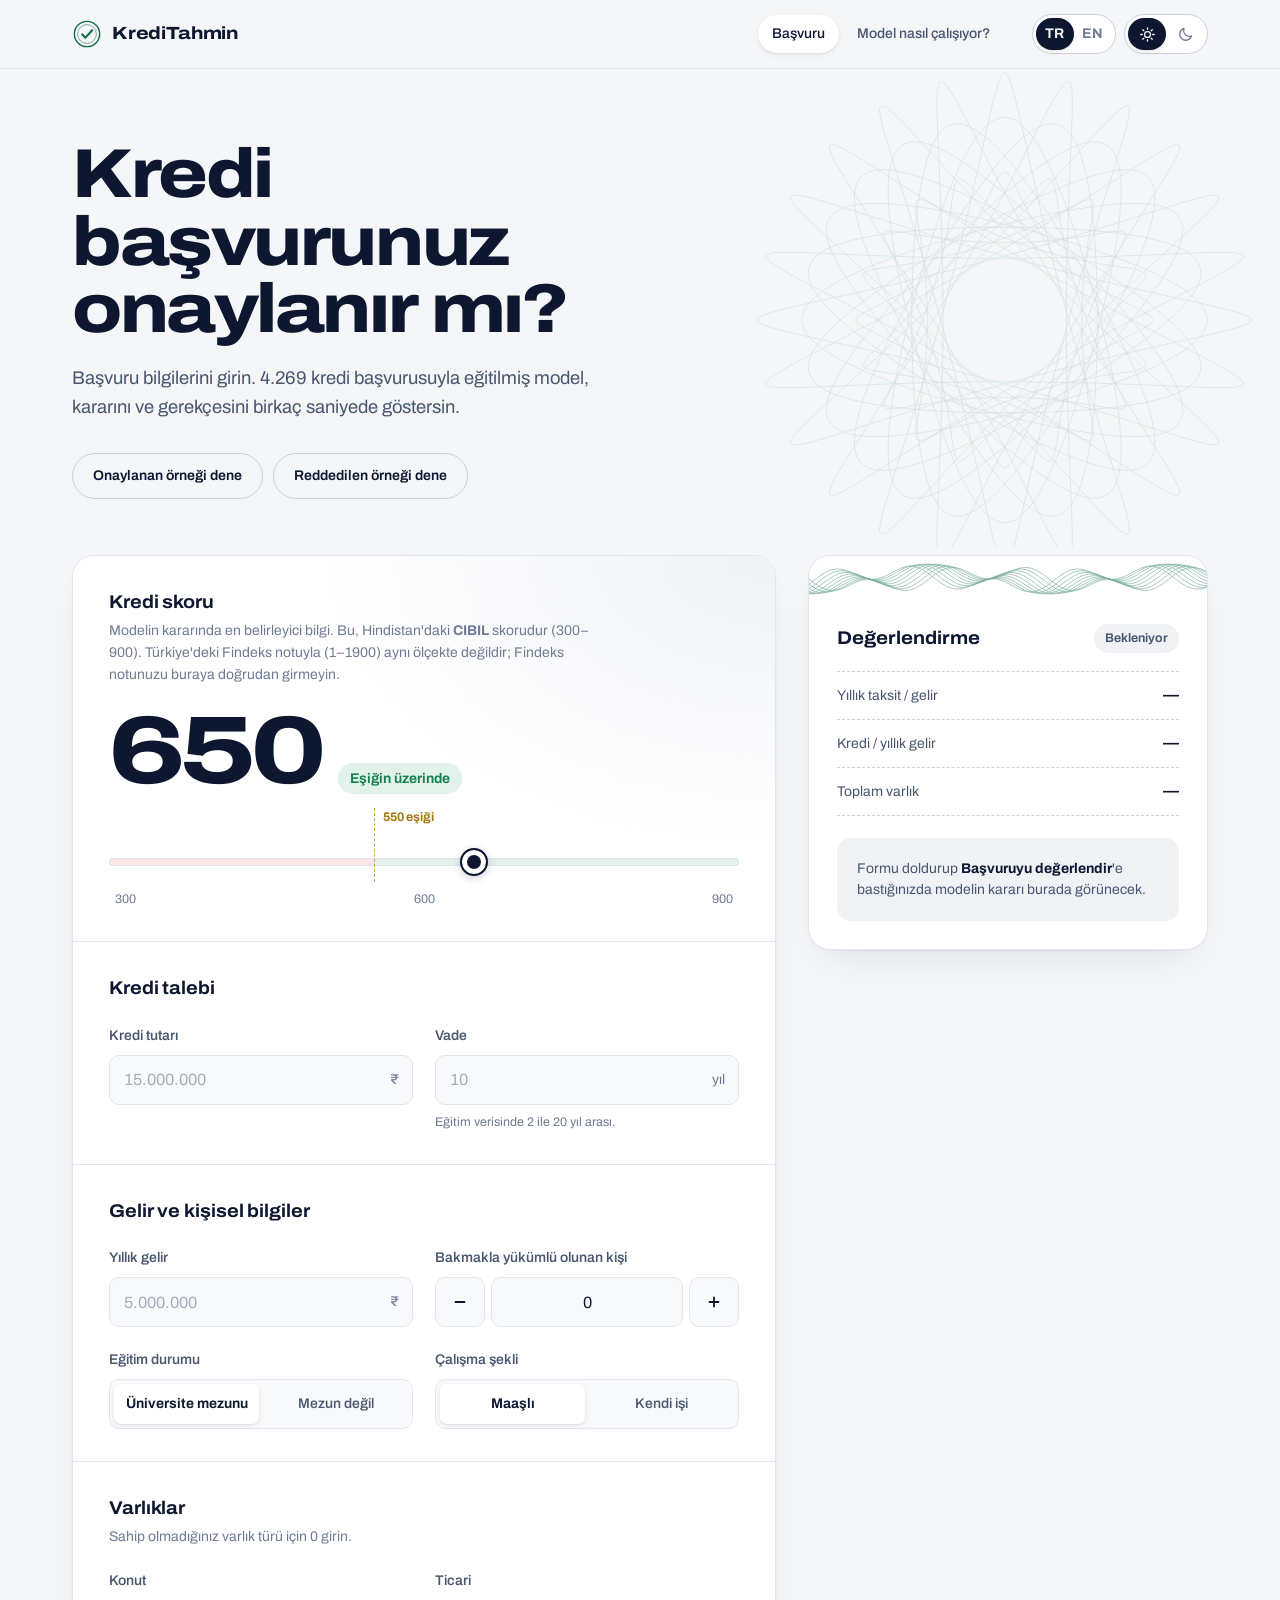
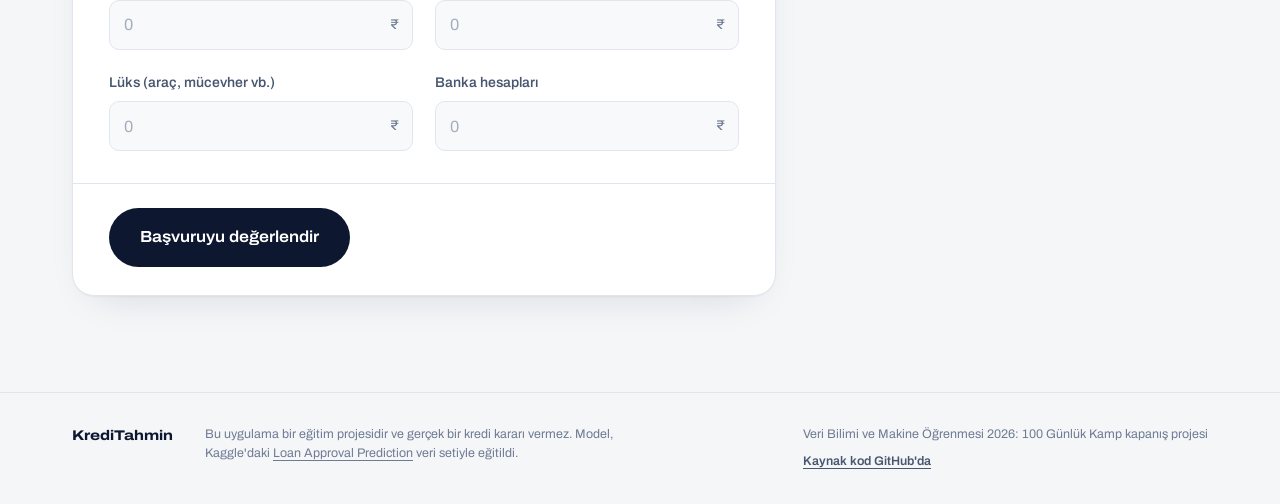
==== docs/index.html @ 1a9fee84 "sitenin son hali" ====
<!doctype html>
<html lang="tr">
<head>
  <meta charset="utf-8">
  <meta name="viewport" content="width=device-width, initial-scale=1">
  <meta http-equiv="Content-Security-Policy" content="default-src &#39;self&#39;; script-src &#39;self&#39;; style-src &#39;self&#39; &#39;unsafe-inline&#39;; img-src &#39;self&#39; data:; font-src &#39;self&#39;; connect-src &#39;self&#39;; object-src &#39;none&#39;; base-uri &#39;none&#39;; form-action &#39;self&#39;">
  <meta name="referrer" content="strict-origin-when-cross-origin">
  <title>KrediTahmin: Kredi başvurunuz onaylanır mı?</title>
  <meta name="description" content="Kredi başvurusunun onaylanıp onaylanmayacağını tahmin eden makine öğrenmesi uygulaması.">
  <meta property="og:type" content="website">
  <meta property="og:site_name" content="KrediTahmin">
  <meta property="og:title" content="KrediTahmin: Kredi başvurunuz onaylanır mı?">
  <meta property="og:description" content="Kredi başvurusunun onaylanıp onaylanmayacağını tahmin eden makine öğrenmesi uygulaması.">
  <meta property="og:url" content="https://generalbusa.github.io/kreditahmin/">
  <meta property="og:image" content="https://generalbusa.github.io/kreditahmin/static/img/og-image.png">
  <meta property="og:image:width" content="1200">
  <meta property="og:image:height" content="630">
  <meta property="og:image:alt" content="KrediTahmin: Kredi başvurunuz onaylanır mı? %99,77 test doğruluğu.">
  <meta property="og:locale" content="tr_TR">
  <meta property="og:locale:alternate" content="en_US">
  <meta name="twitter:card" content="summary_large_image">
  <link rel="alternate" hreflang="tr" href="index.html">
  <link rel="alternate" hreflang="en" href="en/index.html">
  
  <meta name="theme-color" content="#f5f6f8" media="(prefers-color-scheme: light)">
  <meta name="theme-color" content="#000000" media="(prefers-color-scheme: dark)">
  <link rel="icon" href="static/favicon.svg" type="image/svg+xml">
  <meta name="kredi-model" content="model.json">
  <script id="kredi-i18n" type="application/json">{"js.badge_approve": "Onaylan\u0131r", "js.badge_reject": "Reddedilir", "js.badge_stale": "Bilgiler de\u011fi\u015fti", "js.badge_waiting": "Bekleniyor", "js.form_invalid": "Baz\u0131 alanlar eksik veya hatal\u0131. \u0130\u015faretli alanlar\u0131 d\u00fczeltin.", "js.generic_error": "Bir hata olu\u015ftu. Biraz sonra tekrar deneyin.", "js.network_error": "Sunucuya ula\u015f\u0131lamad\u0131. Uygulaman\u0131n \u00e7al\u0131\u015ft\u0131\u011f\u0131ndan emin olup tekrar deneyin.", "js.score_above": "E\u015fi\u011fin \u00fczerinde", "js.score_below": "E\u015fi\u011fin alt\u0131nda", "js.stamp_approve": "ONAY", "js.stamp_reject": "RET", "js.submit": "Ba\u015fvuruyu de\u011ferlendir", "js.submitting": "De\u011ferlendiriliyor\u2026", "js.verdict_approve": "Model bu ba\u015fvurunun onaylanaca\u011f\u0131n\u0131 tahmin ediyor.", "js.verdict_reject": "Model bu ba\u015fvurunun reddedilece\u011fini tahmin ediyor.", "js.years": "{value} y\u0131l", "lang": "tr", "num.decimal": ",", "num.locale": "tr-TR", "num.percent": "%{value}", "num.thousands": "."}</script>
  <script src="static/js/boot.js?v=ef182cb795"></script>
  <link rel="preload" href="static/fonts/Archivo-Variable.woff2" as="font" type="font/woff2" crossorigin>
  <link rel="stylesheet" href="static/css/style.css?v=1cc8b9089d">
</head>
<body>
  <a class="skip-link" href="#main">İçeriğe geç</a>

  <header class="topbar">
    <div class="topbar__inner">
      <a class="brand" href="index.html" aria-label="KrediTahmin">
        <svg class="brand__mark" viewBox="0 0 32 32" aria-hidden="true">
          <circle cx="16" cy="16" r="13.5" fill="none" stroke="currentColor" stroke-width="1.5"/>
          <circle cx="16" cy="16" r="10" fill="none" stroke="currentColor" stroke-width="1" opacity=".55"/>
          <path d="M11 16.5l3.4 3.4L21.5 12" fill="none" stroke="currentColor" stroke-width="2.2" stroke-linecap="round" stroke-linejoin="round"/>
        </svg>
        <span>KrediTahmin</span>
      </a>

      <div class="topbar__right">
        <nav class="nav" aria-label="Ana menü">
          <a href="index.html" aria-current="page">Başvuru</a>
          <a href="model.html" ><span class="nav__long">Model nasıl çalışıyor?</span><span class="nav__short">Model</span></a>
        </nav>

        <div class="toggles">
          <nav class="switch" aria-label="Dil" data-active="0">
            <span class="switch__thumb" aria-hidden="true"></span>
            
            <a class="switch__option" href="index.html" hreflang="tr" lang="tr" title="Türkçe" aria-label="Türkçe" aria-current="true">TR</a>
            
            <a class="switch__option" href="en/index.html" hreflang="en" lang="en" title="English" aria-label="English">EN</a>
            
          </nav>

          <div class="switch switch--theme" role="group" aria-label="Tema">
            <span class="switch__thumb" aria-hidden="true"></span>
            <button type="button" class="switch__option" data-theme-value="light" aria-label="Aydınlık tema" title="Aydınlık tema" aria-pressed="false">
              <svg viewBox="0 0 24 24" aria-hidden="true"><circle cx="12" cy="12" r="4.2" fill="none" stroke="currentColor" stroke-width="1.8"/><path d="M12 2.5v2.2M12 19.3v2.2M2.5 12h2.2M19.3 12h2.2M5.3 5.3l1.6 1.6M17.1 17.1l1.6 1.6M5.3 18.7l1.6-1.6M17.1 6.9l1.6-1.6" stroke="currentColor" stroke-width="1.8" stroke-linecap="round"/></svg>
            </button>
            <button type="button" class="switch__option" data-theme-value="dark" aria-label="Karanlık tema" title="Karanlık tema" aria-pressed="false">
              <svg viewBox="0 0 24 24" aria-hidden="true"><path d="M20.5 14.2A8.5 8.5 0 0 1 9.8 3.5a8.5 8.5 0 1 0 10.7 10.7z" fill="none" stroke="currentColor" stroke-width="1.8" stroke-linejoin="round"/></svg>
            </button>
          </div>
        </div>
      </div>
    </div>
  </header>

  <main id="main">
    
<section class="hero">
  <div class="hero__inner">
    <div class="hero__text">
      <h1>Kredi başvurunuz onaylanır mı?</h1>
      <p class="hero__lede">
        Başvuru bilgilerini girin. 4.269 kredi başvurusuyla eğitilmiş model, kararını ve gerekçesini birkaç saniyede göstersin.
      </p>
      <div class="examples" role="group" aria-label="Örnek başvurular">
        <button type="button" class="button button--ghost" data-example="approved">Onaylanan örneği dene</button>
        <button type="button" class="button button--ghost" data-example="rejected">Reddedilen örneği dene</button>
      </div>
    </div>
    <div class="hero__art" aria-hidden="true">
      <div class="rosette"></div>
    </div>
  </div>
</section>

<div class="workspace">
  <form id="application" class="panel" novalidate data-endpoint="/api/predict?lang=tr">

    <section class="panel__section panel__section--score" aria-labelledby="score-title">
      <div class="section-head">
        <h2 id="score-title">Kredi skoru</h2>
        <p>Modelin kararında en belirleyici bilgi. Bu, Hindistan'daki <strong>CIBIL</strong> skorudur (300–900). Türkiye'deki Findeks notuyla (1–1900) aynı ölçekte değildir; Findeks notunuzu buraya doğrudan girmeyin.</p>
      </div>

      <div class="score">
        <div class="score__readout">
          <output class="score__value" id="score-output" for="cibil_score_range">650</output>
          <span class="score__status" id="score-status"></span>
        </div>
        <div class="score__track-wrap">
          <input type="range" id="cibil_score_range" min="300" max="900" step="1" value="650"
                 aria-label="Kredi skoru" class="score__range">
          <div class="score__threshold" style="--pos: 0.4167">
            <span>550 eşiği</span>
          </div>
        </div>
        <div class="score__scale" aria-hidden="true"><span>300</span><span>600</span><span>900</span></div>
        <input type="hidden" id="cibil_score" name="cibil_score" value="650">
        <p class="field__error" data-error-for="cibil_score"></p>
      </div>
    </section>

    <section class="panel__section" aria-labelledby="loan-title">
      <div class="section-head">
        <h2 id="loan-title">Kredi talebi</h2>
      </div>
      <div class="grid">
        <div class="field">
  <label for="loan_amount">Kredi tutarı</label>
  <div class="input input--suffix">
    <input type="text" id="loan_amount" name="loan_amount" inputmode="numeric" autocomplete="off" data-money placeholder="15.000.000">
    <span class="input__suffix" aria-hidden="true">₹</span>
  </div>
  <p class="field__error" data-error-for="loan_amount"></p>
</div>
        <div class="field">
          <label for="loan_term">Vade</label>
          <div class="input input--suffix">
            <input type="text" id="loan_term" name="loan_term" inputmode="numeric" autocomplete="off" placeholder="10">
            <span class="input__suffix" aria-hidden="true">yıl</span>
          </div>
          <p class="field__help">Eğitim verisinde 2 ile 20 yıl arası.</p>
          <p class="field__error" data-error-for="loan_term"></p>
        </div>
      </div>
    </section>

    <section class="panel__section" aria-labelledby="income-title">
      <div class="section-head">
        <h2 id="income-title">Gelir ve kişisel bilgiler</h2>
      </div>
      <div class="grid">
        <div class="field">
  <label for="income_annum">Yıllık gelir</label>
  <div class="input input--suffix">
    <input type="text" id="income_annum" name="income_annum" inputmode="numeric" autocomplete="off" data-money placeholder="5.000.000">
    <span class="input__suffix" aria-hidden="true">₹</span>
  </div>
  <p class="field__error" data-error-for="income_annum"></p>
</div>
        <div class="field">
          <label for="no_of_dependents">Bakmakla yükümlü olunan kişi</label>
          <div class="stepper">
            <button type="button" class="stepper__button" data-step="-1" aria-label="Bir azalt">
              <svg viewBox="0 0 16 16" aria-hidden="true"><path d="M3.5 8h9" stroke="currentColor" stroke-width="1.8" stroke-linecap="round"/></svg>
            </button>
            <input type="text" id="no_of_dependents" name="no_of_dependents" inputmode="numeric" autocomplete="off" value="0">
            <button type="button" class="stepper__button" data-step="1" aria-label="Bir artır">
              <svg viewBox="0 0 16 16" aria-hidden="true"><path d="M3.5 8h9M8 3.5v9" stroke="currentColor" stroke-width="1.8" stroke-linecap="round"/></svg>
            </button>
          </div>
          <p class="field__error" data-error-for="no_of_dependents"></p>
        </div>

        <fieldset class="field segmented">
          <legend>Eğitim durumu</legend>
          <div class="segmented__options">
            <label><input type="radio" name="education" value="Graduate" checked><span>Üniversite mezunu</span></label>
            <label><input type="radio" name="education" value="Not Graduate"><span>Mezun değil</span></label>
          </div>
          <p class="field__error" data-error-for="education"></p>
        </fieldset>

        <fieldset class="field segmented">
          <legend>Çalışma şekli</legend>
          <div class="segmented__options">
            <label><input type="radio" name="self_employed" value="No" checked><span>Maaşlı</span></label>
            <label><input type="radio" name="self_employed" value="Yes"><span>Kendi işi</span></label>
          </div>
          <p class="field__error" data-error-for="self_employed"></p>
        </fieldset>
      </div>
    </section>

    <section class="panel__section" aria-labelledby="assets-title">
      <div class="section-head">
        <h2 id="assets-title">Varlıklar</h2>
        <p>Sahip olmadığınız varlık türü için 0 girin.</p>
      </div>
      <div class="grid">
        <div class="field">
  <label for="residential_assets_value">Konut</label>
  <div class="input input--suffix">
    <input type="text" id="residential_assets_value" name="residential_assets_value" inputmode="numeric" autocomplete="off" data-money placeholder="0">
    <span class="input__suffix" aria-hidden="true">₹</span>
  </div>
  <p class="field__error" data-error-for="residential_assets_value"></p>
</div>
        <div class="field">
  <label for="commercial_assets_value">Ticari</label>
  <div class="input input--suffix">
    <input type="text" id="commercial_assets_value" name="commercial_assets_value" inputmode="numeric" autocomplete="off" data-money placeholder="0">
    <span class="input__suffix" aria-hidden="true">₹</span>
  </div>
  <p class="field__error" data-error-for="commercial_assets_value"></p>
</div>
        <div class="field">
  <label for="luxury_assets_value">Lüks (araç, mücevher vb.)</label>
  <div class="input input--suffix">
    <input type="text" id="luxury_assets_value" name="luxury_assets_value" inputmode="numeric" autocomplete="off" data-money placeholder="0">
    <span class="input__suffix" aria-hidden="true">₹</span>
  </div>
  <p class="field__error" data-error-for="luxury_assets_value"></p>
</div>
        <div class="field">
  <label for="bank_asset_value">Banka hesapları</label>
  <div class="input input--suffix">
    <input type="text" id="bank_asset_value" name="bank_asset_value" inputmode="numeric" autocomplete="off" data-money placeholder="0">
    <span class="input__suffix" aria-hidden="true">₹</span>
  </div>
  <p class="field__error" data-error-for="bank_asset_value"></p>
</div>
      </div>
    </section>

    <div class="panel__footer">
      <button type="submit" class="button button--primary" id="submit-button">Başvuruyu değerlendir</button>
      <p class="form-status" id="form-status" role="status"></p>
    </div>
  </form>

  <aside class="slip" aria-labelledby="slip-title">
    <div class="slip__band" aria-hidden="true"></div>
    <div class="slip__body">
      <div class="slip__head">
        <h2 id="slip-title">Değerlendirme</h2>
        <span class="slip__badge" id="slip-badge">Bekleniyor</span>
      </div>

      <dl class="ratios">
        <div><dt>Yıllık taksit / gelir</dt><dd id="ratio-payment">—</dd></div>
        <div><dt>Kredi / yıllık gelir</dt><dd id="ratio-income">—</dd></div>
        <div><dt>Toplam varlık</dt><dd id="ratio-assets">—</dd></div>
      </dl>

      <div class="slip__result" aria-live="polite">
        <div class="slip__empty" id="result-empty">
          <p>Formu doldurup <strong>Başvuruyu değerlendir</strong>'e bastığınızda modelin kararı burada görünecek.</p>
        </div>

        <div class="verdict" id="result-filled" hidden>
          <div class="stamp" id="stamp"><span id="stamp-text"></span></div>
          <p class="verdict__headline" id="verdict-headline"></p>

          <div class="meter">
            <div class="meter__labels"><span>Onay olasılığı</span><strong id="probability-text"></strong></div>
            <div class="meter__bar"><div class="meter__fill" id="probability-fill"></div><div class="meter__mid" aria-hidden="true"></div></div>
          </div>

          <ul class="factors" id="factors"></ul>
          <ul class="warnings" id="warnings"></ul>
        </div>
      </div>
    </div>
  </aside>
</div>

  </main>

  <footer class="footer">
    <div class="footer__inner">
      <p class="footer__brand">KrediTahmin</p>
      <p>Bu uygulama bir eğitim projesidir ve gerçek bir kredi kararı vermez. Model, Kaggle'daki <a href="https://www.kaggle.com/datasets/architsharma01/loan-approval-prediction-dataset">Loan Approval Prediction</a> veri setiyle eğitildi.</p>
      <div class="footer__meta">
        <p>Veri Bilimi ve Makine Öğrenmesi 2026: 100 Günlük Kamp kapanış projesi</p>
        <p><a href="https://github.com/GeneralBuSa/kreditahmin">Kaynak kod GitHub'da</a></p>
      </div>
    </div>
  </footer>

  <script src="static/js/theme.js?v=34637e5ecb"></script>
  <script src="static/js/predictor.js?v=6bbb6c44f4"></script>
  
<script src="static/js/app.js?v=cfee7dde02"></script>

</body>
</html>
---- docs/static/css/style.css ----
@font-face {
  font-family: "Archivo";
  src: url("../fonts/Archivo-Variable.woff2") format("woff2");
  font-weight: 100 900;
  font-stretch: 62% 125%;
  font-display: swap;
}

/* ============ Tema değişkenleri ============ */

:root,
:root[data-theme="light"] {
  --bg: #f5f6f8;
  --surface: #ffffff;
  --surface-2: #f0f2f6;
  --chip: #ffffff;
  --field: #f8f9fb;
  --ink: #0d1730;
  --ink-2: #48566f;
  --ink-3: #6e7b93;
  --line: #e1e6ee;
  --line-strong: #c9d1dd;

  --accent: #0e6b4c;
  --approve: #13804f;
  --approve-tint: #e2f2ea;
  --reject: #c0352b;
  --reject-tint: #fae7e5;
  --gold: #a5780f;
  --gold-line: #c9a23e;
  --warn-bg: #fbf3df;
  --warn-ink: #77560a;

  --guilloche: rgba(14, 107, 76, 0.16);
  --guilloche-band: rgba(14, 107, 76, 0.55);

  --button-bg: #0d1730;
  --button-ink: #ffffff;
  --button-hover: #1d2c50;

  --ring: rgba(14, 107, 76, 0.22);
  --focus: #0e6b4c;
  --shadow-panel: 0 1px 2px rgba(13, 23, 48, 0.04), 0 18px 40px -24px rgba(13, 23, 48, 0.18);
  --shadow-chip: 0 1px 2px rgba(13, 23, 48, 0.08), 0 2px 6px rgba(13, 23, 48, 0.06);
  --header-bg: rgba(245, 246, 248, 0.82);
  color-scheme: light;
}

:root[data-theme="dark"] {
  --bg: #000000;
  --surface: #0c0c0c;
  --surface-2: #1f1f1f;
  --chip: #2a2a2a;
  --field: #050505;
  --ink: #f5f5f5;
  --ink-2: #b4b4b4;
  --ink-3: #8a8a8a;
  --line: #2c2c2c;
  --line-strong: #4a4a4a;

  --accent: #3cc48a;
  --approve: #3cc48a;
  --approve-tint: #133a2a;
  --reject: #ff7a6e;
  --reject-tint: #4a1f1c;
  --gold: #e3b74f;
  --gold-line: #c9a23e;
  --warn-bg: #2a2210;
  --warn-ink: #ebc76c;

  --guilloche: rgba(227, 183, 79, 0.18);
  --guilloche-band: rgba(227, 183, 79, 0.6);

  --button-bg: #f5f5f5;
  --button-ink: #000000;
  --button-hover: #ffffff;

  --ring: rgba(60, 196, 138, 0.28);
  --focus: #3cc48a;
  --shadow-panel: 0 0 0 1px rgba(255, 255, 255, 0.04), 0 18px 40px -24px rgba(0, 0, 0, 0.9);
  --shadow-chip: inset 0 0 0 1px rgba(255, 255, 255, 0.08), 0 1px 2px rgba(0, 0, 0, 0.6);
  --header-bg: rgba(0, 0, 0, 0.8);
  color-scheme: dark;
}

@media (prefers-color-scheme: dark) {
  :root:not([data-theme="light"]) {
    --bg: #000000;
    --surface: #0c0c0c;
    --surface-2: #1f1f1f;
    --chip: #2a2a2a;
    --field: #050505;
    --ink: #f5f5f5;
    --ink-2: #b4b4b4;
    --ink-3: #8a8a8a;
    --line: #2c2c2c;
    --line-strong: #4a4a4a;

    --accent: #3cc48a;
    --approve: #3cc48a;
    --approve-tint: #133a2a;
    --reject: #ff7a6e;
    --reject-tint: #4a1f1c;
    --gold: #e3b74f;
    --gold-line: #c9a23e;
    --warn-bg: #2a2210;
    --warn-ink: #ebc76c;

    --guilloche: rgba(227, 183, 79, 0.18);
    --guilloche-band: rgba(227, 183, 79, 0.6);

    --button-bg: #f5f5f5;
    --button-ink: #000000;
    --button-hover: #ffffff;

    --ring: rgba(60, 196, 138, 0.28);
    --focus: #3cc48a;
    --shadow-panel: 0 0 0 1px rgba(255, 255, 255, 0.04), 0 18px 40px -24px rgba(0, 0, 0, 0.9);
    --shadow-chip: inset 0 0 0 1px rgba(255, 255, 255, 0.08), 0 1px 2px rgba(0, 0, 0, 0.6);
    --header-bg: rgba(0, 0, 0, 0.8);
    color-scheme: dark;
  }
}

:root {
  --font: "Archivo", "Helvetica Neue", Arial, sans-serif;
  --step--2: 0.78rem;
  --step--1: 0.875rem;
  --step-0: 1rem;
  --step-1: 1.15rem;
  --step-2: 1.5rem;
  --step-3: 2.25rem;
  --display: clamp(2.6rem, 5.4vw, 4.5rem);

  --r-sm: 10px;
  --r-md: 14px;
  --r-lg: 22px;
  --page: 1200px;
}

/* ============ Temel ============ */

* { box-sizing: border-box; }
html { -webkit-text-size-adjust: 100%; }

body {
  margin: 0;
  background: var(--bg);
  color: var(--ink);
  font-family: var(--font);
  font-size: var(--step-0);
  line-height: 1.55;
  -webkit-font-smoothing: antialiased;
  text-rendering: optimizeLegibility;
}

.theme-switching *,
.theme-switching *::before,
.theme-switching *::after {
  transition: background-color 280ms ease, border-color 280ms ease, color 280ms ease, box-shadow 280ms ease !important;
}

a { color: inherit; text-underline-offset: 3px; text-decoration-thickness: 1px; }
a:hover { color: var(--accent); }
:focus-visible { outline: 2px solid var(--focus); outline-offset: 3px; border-radius: 4px; }

.skip-link {
  position: absolute; left: 16px; top: -48px; z-index: 50;
  background: var(--button-bg); color: var(--button-ink);
  padding: 10px 14px; border-radius: var(--r-sm); text-decoration: none; font-weight: 600;
}
.skip-link:focus { top: 12px; }

/* ============ Üst bar ============ */

.topbar {
  position: sticky; top: env(safe-area-inset-top, 0px); z-index: 20;
  background: var(--header-bg);
  -webkit-backdrop-filter: blur(14px) saturate(1.4);
  backdrop-filter: blur(14px) saturate(1.4);
  border-bottom: 1px solid var(--line);
}
.topbar__inner {
  max-width: var(--page); margin: 0 auto; padding: 14px 32px;
  display: flex; align-items: center; justify-content: space-between; gap: 16px;
}
.brand {
  display: inline-flex; align-items: center; gap: 10px;
  text-decoration: none; font-weight: 750; font-size: 1.1rem;
  font-stretch: 118%; letter-spacing: -0.01em;
}
.brand:hover { color: var(--ink); }
.brand__mark { width: 30px; height: 30px; color: var(--accent); }

.topbar__right { display: flex; align-items: center; gap: 28px; }
.nav { display: flex; gap: 4px; }
.nav a {
  text-decoration: none; color: var(--ink-2); font-weight: 520; font-size: var(--step--1);
  padding: 8px 14px; border-radius: 999px;
}
.nav a:hover { color: var(--ink); background: var(--surface-2); }
.nav a[aria-current="page"] { color: var(--ink); background: var(--chip); box-shadow: var(--shadow-chip); }
.nav__short { display: none; }

/* İki seçenekli kaydırmalı anahtar: dil (TR | EN) ve tema (aydınlık | karanlık). */
.toggles { display: flex; align-items: center; gap: 8px; }
.switch {
  --option: 38px;
  position: relative; flex: none;
  display: grid; grid-auto-flow: column; grid-auto-columns: var(--option);
  height: 40px; padding: 3px;
  border: 1px solid var(--line-strong); border-radius: 999px;
  background: var(--surface);
}
.switch__thumb {
  position: absolute; top: 3px; bottom: 3px; left: 3px; width: var(--option);
  border-radius: 999px; background: var(--ink); box-shadow: var(--shadow-chip);
  transition: transform 240ms cubic-bezier(.3, .7, .2, 1);
}
.switch[data-active="1"] .switch__thumb,
:root[data-theme="dark"] .switch--theme .switch__thumb { transform: translateX(100%); }
.switch__option {
  position: relative; z-index: 1;
  display: grid; place-items: center;
  border: 0; border-radius: 999px; padding: 0; background: none; cursor: pointer;
  color: var(--ink-3); font: inherit; font-size: var(--step--1); font-weight: 680; letter-spacing: 0.04em;
  text-decoration: none;
  transition: color 240ms ease;
}
.switch__option:hover { color: var(--ink); }
.switch__option svg { width: 17px; height: 17px; }
.switch__option[aria-current="true"],
:root:not([data-theme="dark"]) .switch__option[data-theme-value="light"],
:root[data-theme="dark"] .switch__option[data-theme-value="dark"] { color: var(--bg); }
/* Tema değişirken diğer geçişler kapatılır (.theme-switching); kaydırma animasyonu kalsın. */
.theme-switching .switch__thumb { transition: transform 240ms cubic-bezier(.3, .7, .2, 1), background-color 280ms ease !important; }

/* ============ Hero ============ */

.hero { position: relative; overflow: hidden; }
.hero__inner {
  max-width: var(--page); margin: 0 auto; padding: 72px 32px 48px;
  display: grid; grid-template-columns: minmax(0, 1.25fr) minmax(0, 1fr); align-items: center; gap: 32px;
  position: relative;
}
.hero h1 {
  margin: 0 0 20px;
  font-size: var(--display);
  line-height: 0.98;
  font-weight: 800;
  font-stretch: 116%;
  letter-spacing: -0.035em;
  max-width: 16ch;
  text-wrap: balance;
}
.hero__lede { margin: 0; max-width: 52ch; font-size: var(--step-1); color: var(--ink-2); line-height: 1.55; }
.hero__art { position: relative; height: 100%; min-height: 300px; }

.rosette {
  position: absolute; top: 50%; left: 50%;
  width: 520px; aspect-ratio: 1;
  transform: translate(-42%, -50%);
  background: var(--guilloche);
  -webkit-mask: url("../img/rosette.svg") center / contain no-repeat;
  mask: url("../img/rosette.svg") center / contain no-repeat;
  animation: rosette-in 700ms cubic-bezier(.2, .7, .2, 1) both;
}
@keyframes rosette-in {
  from { opacity: 0; transform: translate(-42%, -50%) rotate(-24deg) scale(0.92); }
  to { opacity: 1; transform: translate(-42%, -50%) rotate(0) scale(1); }
}

.examples { display: flex; flex-wrap: wrap; gap: 10px; margin-top: 32px; }

/* ============ Butonlar ============ */

.button {
  font: inherit; font-weight: 620; font-size: var(--step--1);
  display: inline-flex; align-items: center; justify-content: center; gap: 8px;
  border-radius: 999px; cursor: pointer; text-decoration: none;
  padding: 11px 20px; border: 1px solid transparent;
}
.button--ghost { background: transparent; color: var(--ink); border-color: var(--line-strong); }
.button--ghost:hover { background: var(--surface); border-color: var(--ink-3); }
.button--primary {
  background: var(--button-bg); color: var(--button-ink);
  font-size: var(--step-0); padding: 16px 30px; font-stretch: 108%;
}
.button--primary:hover { background: var(--button-hover); }
.button[disabled] { opacity: 0.65; cursor: progress; }

/* ============ Çalışma alanı ============ */

.workspace {
  max-width: var(--page); margin: 0 auto; padding: 8px 32px 96px;
  display: grid; grid-template-columns: minmax(0, 1fr) 400px; gap: 32px; align-items: start;
}

.panel {
  background: var(--surface);
  border: 1px solid var(--line);
  border-radius: var(--r-lg);
  box-shadow: var(--shadow-panel);
}
.panel__section { padding: 32px 36px; border-bottom: 1px solid var(--line); }
.panel__footer {
  padding: 24px 36px 28px;
  display: flex; align-items: center; gap: 18px; flex-wrap: wrap;
}

.section-head { margin-bottom: 22px; }
.section-head h2 { margin: 0; font-size: var(--step-1); font-weight: 680; font-stretch: 108%; letter-spacing: -0.005em; }
.section-head p { margin: 4px 0 0; color: var(--ink-3); font-size: var(--step--1); max-width: 60ch; }

.grid { display: grid; grid-template-columns: repeat(2, minmax(0, 1fr)); gap: 22px 22px; }

.field { display: flex; flex-direction: column; min-width: 0; margin: 0; padding: 0; border: 0; }
.field > label, .field > legend {
  font-weight: 560; font-size: var(--step--1); color: var(--ink-2);
  margin-bottom: 8px; padding: 0;
}

.input { position: relative; display: flex; }
.input input, .stepper input {
  font: inherit; font-size: 1.02rem; color: var(--ink);
  width: 100%; height: 50px; padding: 0 14px;
  background: var(--field);
  border: 1px solid var(--line);
  border-radius: var(--r-sm);
  font-variant-numeric: tabular-nums;
}
.input--suffix input { padding-right: 52px; }
.input__suffix {
  position: absolute; right: 14px; top: 50%; transform: translateY(-50%);
  color: var(--ink-3); font-size: var(--step--1); pointer-events: none;
}
.input input::placeholder, .stepper input::placeholder { color: var(--ink-3); opacity: 0.6; }
.input input:hover, .stepper input:hover { border-color: var(--line-strong); }
.input input:focus, .stepper input:focus {
  outline: none; border-color: var(--accent); background: var(--surface);
  box-shadow: 0 0 0 4px var(--ring);
}
[aria-invalid="true"] { border-color: var(--reject) !important; }

.field__help { margin: 8px 0 0; font-size: var(--step--2); color: var(--ink-3); }
.field__error { margin: 8px 0 0; font-size: var(--step--2); color: var(--reject); font-weight: 600; }
.field__error:empty { display: none; }

/* Sayaç */
.stepper { display: grid; grid-template-columns: 50px minmax(0, 1fr) 50px; gap: 6px; }
.stepper input { text-align: center; }
.stepper__button {
  height: 50px; border-radius: var(--r-sm);
  background: var(--field); color: var(--ink);
  border: 1px solid var(--line); cursor: pointer;
  display: grid; place-items: center;
}
.stepper__button:hover { border-color: var(--line-strong); background: var(--surface-2); }
.stepper__button svg { width: 16px; height: 16px; }

/* Seçim düğmeleri */
.segmented__options {
  display: grid; grid-template-columns: 1fr 1fr; gap: 4px;
  padding: 4px; height: 50px;
  background: var(--field); border: 1px solid var(--line); border-radius: var(--r-sm);
}
.segmented label { position: relative; display: block; cursor: pointer; }
.segmented input { position: absolute; opacity: 0; inset: 0; margin: 0; cursor: pointer; }
.segmented span {
  height: 100%; display: grid; place-items: center; text-align: center;
  border-radius: 7px; font-size: var(--step--1); font-weight: 540; color: var(--ink-2);
  padding: 0 8px; line-height: 1.15;
}
.segmented label:hover span { color: var(--ink); }
.segmented input:checked + span { background: var(--chip); color: var(--ink); font-weight: 650; box-shadow: var(--shadow-chip); }
.segmented input:focus-visible + span { outline: 2px solid var(--focus); outline-offset: 1px; }

/* Seçili seçeneğin arkasında kayan gösterge. :has() desteklemeyen tarayıcılarda
   yukarıdaki sabit vurgu kullanılır. */
@supports selector(:has(*)) {
  .segmented__options { position: relative; }
  .segmented__options::before {
    content: ""; position: absolute; top: 4px; bottom: 4px; left: 4px;
    width: calc((100% - 12px) / 2);
    border-radius: 7px; background: var(--chip); box-shadow: var(--shadow-chip);
    transition: transform 280ms cubic-bezier(.3, .7, .2, 1);
  }
  .segmented__options:has(label:nth-child(2) input:checked)::before { transform: translateX(calc(100% + 4px)); }
  .segmented span { position: relative; z-index: 1; transition: color 220ms ease, font-weight 220ms ease; }
  .segmented input:checked + span { background: none; box-shadow: none; }
}

/* ============ Kredi skoru ============ */

.panel__section--score {
  border-radius: var(--r-lg) var(--r-lg) 0 0;
  background:
    radial-gradient(120% 140% at 100% 0%, var(--surface-2) 0%, transparent 55%),
    var(--surface);
}
.score__readout { display: flex; align-items: baseline; gap: 16px; flex-wrap: wrap; }
.score__value {
  font-size: clamp(3.6rem, 9vw, 6rem);
  line-height: 0.9;
  font-weight: 800;
  font-stretch: 125%;
  letter-spacing: -0.04em;
  font-variant-numeric: tabular-nums;
}
.score__status {
  font-size: var(--step--1); font-weight: 650;
  padding: 5px 12px; border-radius: 999px;
}
.score__status[data-side="above"] { color: var(--approve); background: var(--approve-tint); }
.score__status[data-side="below"] { color: var(--reject); background: var(--reject-tint); }

.score__track-wrap { position: relative; padding-top: 34px; margin-top: 14px; }
.score__range {
  -webkit-appearance: none; appearance: none;
  width: 100%; height: 40px; margin: 0; background: transparent; cursor: pointer;
}
.score__range::-webkit-slider-runnable-track {
  height: 8px; border-radius: 4px;
  background: linear-gradient(90deg, var(--reject-tint) 0 calc(14px + (100% - 28px) * 0.4167), var(--approve-tint) 0 100%);
  box-shadow: inset 0 0 0 1px var(--line);
}
.score__range::-moz-range-track {
  height: 8px; border-radius: 4px;
  background: linear-gradient(90deg, var(--reject-tint) 0 calc(14px + (100% - 28px) * 0.4167), var(--approve-tint) 0 100%);
  box-shadow: inset 0 0 0 1px var(--line);
}
.score__range::-webkit-slider-thumb {
  -webkit-appearance: none; appearance: none;
  width: 28px; height: 28px; margin-top: -10px; border-radius: 50%;
  background: var(--surface);
  border: 2px solid var(--ink);
  box-shadow: 0 2px 8px rgba(0, 0, 0, 0.18), inset 0 0 0 5px var(--surface), inset 0 0 0 12px var(--ink);
}
.score__range::-moz-range-thumb {
  width: 24px; height: 24px; border-radius: 50%;
  background: var(--ink);
  border: 5px solid var(--surface);
  box-shadow: 0 0 0 2px var(--ink), 0 2px 8px rgba(0, 0, 0, 0.18);
}
.score__range:focus { outline: none; }
.score__range:focus-visible::-webkit-slider-thumb { box-shadow: 0 0 0 5px var(--ring), inset 0 0 0 5px var(--surface), inset 0 0 0 12px var(--ink); }
.score__range:focus-visible::-moz-range-thumb { box-shadow: 0 0 0 2px var(--ink), 0 0 0 7px var(--ring); }

.score__threshold {
  position: absolute; top: 0; bottom: 8px;
  left: calc(14px + (100% - 28px) * var(--pos));
  border-left: 1.5px dashed var(--gold-line);
  pointer-events: none;
}
.score__threshold span {
  position: absolute; top: 0; left: 8px; white-space: nowrap;
  font-size: var(--step--2); font-weight: 680; color: var(--gold);
}
.score__scale {
  display: flex; justify-content: space-between; padding: 0 6px;
  color: var(--ink-3); font-size: var(--step--2); font-variant-numeric: tabular-nums;
}

.form-status { margin: 0; color: var(--reject); font-weight: 600; font-size: var(--step--1); }

/* ============ Değerlendirme fişi ============ */

.slip {
  position: sticky; top: 92px; scroll-margin-top: 84px;
  background: var(--surface);
  border: 1px solid var(--line);
  border-radius: var(--r-lg);
  box-shadow: var(--shadow-panel);
  overflow: hidden;
}
.slip__band {
  height: 46px;
  background: var(--guilloche-band);
  -webkit-mask: url("../img/band.svg") left center / 240px 46px repeat-x;
  mask: url("../img/band.svg") left center / 240px 46px repeat-x;
  border-bottom: 1px solid var(--line);
}
.slip__body { padding: 22px 28px 28px; }
.slip__head { display: flex; align-items: center; justify-content: space-between; gap: 12px; margin-bottom: 18px; }
.slip__head h2 { margin: 0; font-size: var(--step-1); font-weight: 700; font-stretch: 110%; }
.slip__badge {
  font-size: var(--step--2); font-weight: 650;
  padding: 5px 11px; border-radius: 999px;
  color: var(--ink-2); background: var(--surface-2);
}
.slip__badge[data-state="approve"] { color: var(--approve); background: var(--approve-tint); }
.slip__badge[data-state="reject"] { color: var(--reject); background: var(--reject-tint); }
.slip__badge[data-state="stale"] { color: var(--warn-ink); background: var(--warn-bg); }

.ratios { margin: 0 0 22px; }
.ratios div {
  display: flex; justify-content: space-between; align-items: baseline; gap: 12px;
  padding: 11px 0; border-bottom: 1px dashed var(--line-strong);
}
.ratios div:first-child { border-top: 1px dashed var(--line-strong); }
.ratios dt { color: var(--ink-2); font-size: var(--step--1); }
.ratios dd { margin: 0; font-weight: 700; font-variant-numeric: tabular-nums; }

.slip__empty {
  padding: 20px; border-radius: var(--r-md);
  background: var(--surface-2); color: var(--ink-2); font-size: var(--step--1);
}
.slip__empty p { margin: 0; }
.slip__empty strong { color: var(--ink); }

.verdict { transition: opacity 200ms ease, filter 200ms ease; }
.verdict.is-stale { opacity: 0.45; filter: grayscale(1); }
.verdict__headline { margin: 20px 0 20px; font-size: var(--step-1); font-weight: 600; line-height: 1.35; text-wrap: balance; }

/* Damga */
.stamp {
  display: inline-flex; align-items: center; justify-content: center;
  padding: 10px 24px;
  border: 3.5px solid currentColor; border-radius: 12px;
  outline: 1.5px solid currentColor; outline-offset: 4px;
  transform: rotate(-7deg);
  margin: 16px 0 0 10px;
}
.stamp span { font-size: 2.7rem; line-height: 1; font-weight: 900; font-stretch: 125%; letter-spacing: 0.07em; }
.stamp--approve { color: var(--approve); }
.stamp--reject { color: var(--reject); }
.stamp.is-landing { animation: stamp-in 440ms cubic-bezier(.2, .9, .3, 1.25) both; }
@keyframes stamp-in {
  0% { opacity: 0; transform: rotate(-16deg) scale(1.9); }
  60% { opacity: 1; transform: rotate(-6deg) scale(0.95); }
  100% { opacity: 1; transform: rotate(-7deg) scale(1); }
}

.meter { margin: 0 0 22px; }
.meter__labels { display: flex; justify-content: space-between; font-size: var(--step--1); color: var(--ink-2); margin-bottom: 8px; }
.meter__labels strong { color: var(--ink); font-variant-numeric: tabular-nums; }
.meter__bar { position: relative; height: 8px; border-radius: 4px; background: var(--surface-2); overflow: hidden; }
.meter__fill { height: 100%; width: 0; border-radius: 4px; transition: width 600ms cubic-bezier(.2, .7, .2, 1); }
.meter__fill--approve { background: var(--approve); }
.meter__fill--reject { background: var(--reject); }
.meter__mid { position: absolute; left: 50%; top: 0; bottom: 0; width: 2px; background: var(--surface); }

.factors, .warnings { list-style: none; margin: 0; padding: 0; display: grid; gap: 14px; }
.factors li { padding-left: 14px; border-left: 2px solid var(--line-strong); }
.factors li[data-tone="positive"] { border-left-color: var(--approve); }
.factors li[data-tone="negative"] { border-left-color: var(--reject); }
.factors strong { display: block; font-size: var(--step--1); font-weight: 650; }
.factors p { margin: 3px 0 0; font-size: var(--step--2); color: var(--ink-2); line-height: 1.55; }
.warnings { margin-top: 16px; }
.warnings li { font-size: var(--step--2); color: var(--warn-ink); background: var(--warn-bg); border-radius: var(--r-sm); padding: 10px 12px; }

/* ============ Model sayfası ============ */

.hero--compact .hero__inner { padding-bottom: 24px; }
.hero--compact h1 { max-width: 14ch; }

.report { max-width: var(--page); margin: 0 auto; padding: 8px 32px 96px; display: grid; gap: 24px; }
.report__block {
  background: var(--surface); border: 1px solid var(--line);
  border-radius: var(--r-lg); box-shadow: var(--shadow-panel);
  padding: 36px 40px;
}
.report__block h2 { margin: 0 0 8px; font-size: var(--step-2); font-weight: 720; font-stretch: 112%; letter-spacing: -0.015em; }
.report__text { margin: 0 0 28px; color: var(--ink-2); max-width: 70ch; }
.report__note { margin: 22px 0 0; color: var(--ink-3); font-size: var(--step--1); max-width: 72ch; }
.report__block--caveat { background: transparent; box-shadow: none; border-style: dashed; border-color: var(--line-strong); }

.figures { display: grid; grid-template-columns: repeat(3, minmax(0, 1fr)); gap: 0; margin-bottom: 32px; border-top: 1px solid var(--line); border-bottom: 1px solid var(--line); }
.figure { display: flex; flex-direction: column; gap: 4px; padding: 22px 24px 22px 0; }
.figure + .figure { padding-left: 24px; border-left: 1px solid var(--line); }
.figure__value { font-size: var(--step-3); font-weight: 780; font-stretch: 118%; line-height: 1.05; font-variant-numeric: tabular-nums; letter-spacing: -0.02em; }
.figure--lead .figure__value { color: var(--approve); }
.figure__label { color: var(--ink-2); font-size: var(--step--1); max-width: 26ch; }

.matrix { border-collapse: separate; border-spacing: 6px; font-variant-numeric: tabular-nums; margin-left: -6px; }
.matrix caption { text-align: left; color: var(--ink-3); font-size: var(--step--1); margin-bottom: 4px; padding-left: 6px; }
.matrix th, .matrix td { padding: 12px 18px; text-align: center; }
.matrix th[scope="row"] { text-align: left; font-weight: 560; font-size: var(--step--1); color: var(--ink-2); padding-left: 0; }
.matrix thead th { font-weight: 560; font-size: var(--step--1); color: var(--ink-2); }
.matrix td { font-size: var(--step-2); font-weight: 750; min-width: 140px; border-radius: var(--r-sm); }
.matrix__ok { background: var(--approve-tint); color: var(--approve); }
.matrix__miss { background: var(--reject-tint); color: var(--reject); }

.legend { display: flex; gap: 22px; flex-wrap: wrap; font-size: var(--step--1); color: var(--ink-2); margin-bottom: 16px; }
.legend__item { display: inline-flex; align-items: center; gap: 8px; }
.legend .dot { position: static; transform: none; }

.dot { display: inline-block; width: 12px; height: 12px; border-radius: 50%; position: absolute; top: 50%; transform: translate(-50%, -50%); }
.dot--before { background: var(--surface); border: 2px solid var(--ink-3); }
.dot--after { background: var(--ink); border: 2px solid var(--surface); box-shadow: 0 0 0 1.5px var(--ink); }

.dumbbell, .bars { list-style: none; margin: 0; padding: 0; }
.dumbbell__row, .bars__row { display: grid; grid-template-columns: 180px minmax(0, 1fr) 64px; align-items: center; gap: 18px; padding: 7px 0; }
.dumbbell__name, .bars__name { font-size: var(--step--1); font-weight: 560; }
.dumbbell__track {
  position: relative; height: 24px;
  background: linear-gradient(90deg, var(--line) 1px, transparent 1px) 0 0 / 25% 100%;
  border-right: 1px solid var(--line);
}
.dumbbell__line { position: absolute; top: 50%; height: 2px; background: var(--ink-3); transform: translateY(-50%); opacity: 0.6; }
.dumbbell__value, .bars__value { font-size: var(--step--1); font-weight: 700; text-align: right; font-variant-numeric: tabular-nums; }
.dumbbell__axis { padding-top: 0; }
.dumbbell__ticks { position: relative; height: 18px; font-size: var(--step--2); color: var(--ink-3); font-variant-numeric: tabular-nums; }
.dumbbell__ticks span { position: absolute; top: 0; transform: translateX(-50%); }

.bars__track { height: 10px; background: var(--surface-2); border-radius: 0 5px 5px 0; }
.bars__fill { display: block; height: 100%; background: var(--ink); border-radius: 0 5px 5px 0; min-width: 2px; }

.steps { margin: 0; padding: 0; list-style: none; counter-reset: step; display: grid; gap: 0; max-width: 80ch; }
.steps li { counter-increment: step; position: relative; padding: 14px 0 14px 48px; border-top: 1px solid var(--line); color: var(--ink-2); }
.steps li:last-child { border-bottom: 1px solid var(--line); }
.steps li::before {
  content: counter(step); position: absolute; left: 0; top: 12px;
  font-weight: 750; font-stretch: 120%; color: var(--accent);
  font-variant-numeric: tabular-nums; font-size: var(--step-1); line-height: 1.35;
}
.steps strong { color: var(--ink); font-weight: 650; }
.caveats { margin: 0; padding-left: 1.2em; display: grid; gap: 10px; max-width: 78ch; color: var(--ink-2); }
code { font-size: 0.9em; background: var(--surface-2); padding: 2px 6px; border-radius: 6px; }

/* ============ Alt bilgi ============ */

.footer { border-top: 1px solid var(--line); }
.footer__inner {
  max-width: var(--page); margin: 0 auto; padding: 32px;
  display: grid; grid-template-columns: auto minmax(0, 1fr) auto; gap: 32px; align-items: start;
  color: var(--ink-3); font-size: var(--step--2);
}
.footer__inner p { margin: 0; max-width: 64ch; }
.footer__meta { display: grid; gap: 8px; }
.footer__meta a { color: var(--ink-2); font-weight: 600; }
.footer__meta a:hover { color: var(--ink); }
.footer__brand { font-weight: 750; font-stretch: 118%; color: var(--ink); font-size: var(--step--1); }

/* ============ Responsive ============ */

@media (max-width: 1024px) {
  .workspace { grid-template-columns: 1fr; }
  .slip { position: static; }
  .hero__inner { grid-template-columns: 1fr; padding-top: 56px; }
  .hero__art { position: absolute; inset: 0; min-height: 0; pointer-events: none; }
  .rosette { left: auto; right: -160px; top: 40px; width: 440px; transform: none; animation: none; opacity: 0.8; }
  .hero__text { position: relative; }
}

@media (max-width: 640px) {
  .topbar__inner { padding: 12px 16px; }
  .topbar__right { gap: 8px; }
  .toggles { gap: 6px; }
  .switch { --option: 32px; height: 36px; }
  .nav a { padding: 8px 12px; }
  .nav__long { display: none; }
  .nav__short { display: inline; }
  .hero__inner { padding: 40px 16px 32px; }
  .rosette { width: 320px; right: -150px; top: 10px; }
  .hero__lede { font-size: var(--step-0); }
  .workspace, .report { padding-left: 16px; padding-right: 16px; }
  .panel__section { padding: 24px 18px; }
  .panel__footer { padding: 20px 18px 24px; }
  .panel__footer .button--primary { width: 100%; }
  .grid { grid-template-columns: 1fr; gap: 18px; }
  .slip__body { padding: 20px 18px 24px; }
  .report__block { padding: 24px 18px; }
  .figures { grid-template-columns: 1fr; }
  .figure, .figure + .figure { padding: 16px 0; border-left: 0; }
  .figure + .figure { border-top: 1px solid var(--line); }
  .matrix td { min-width: 0; padding: 10px 12px; font-size: var(--step-1); }
  .dumbbell__row, .bars__row { grid-template-columns: 104px minmax(0, 1fr) 50px; gap: 10px; }
  .footer__inner { grid-template-columns: 1fr; gap: 12px; padding: 24px 16px; }
}

@media (max-width: 440px) {
  .brand span { display: none; }
}

@media (prefers-reduced-motion: reduce) {
  .rosette, .stamp.is-landing { animation: none; }
  .meter__fill, .verdict { transition: none; }
  .switch__thumb, .segmented__options::before { transition: none; }
}
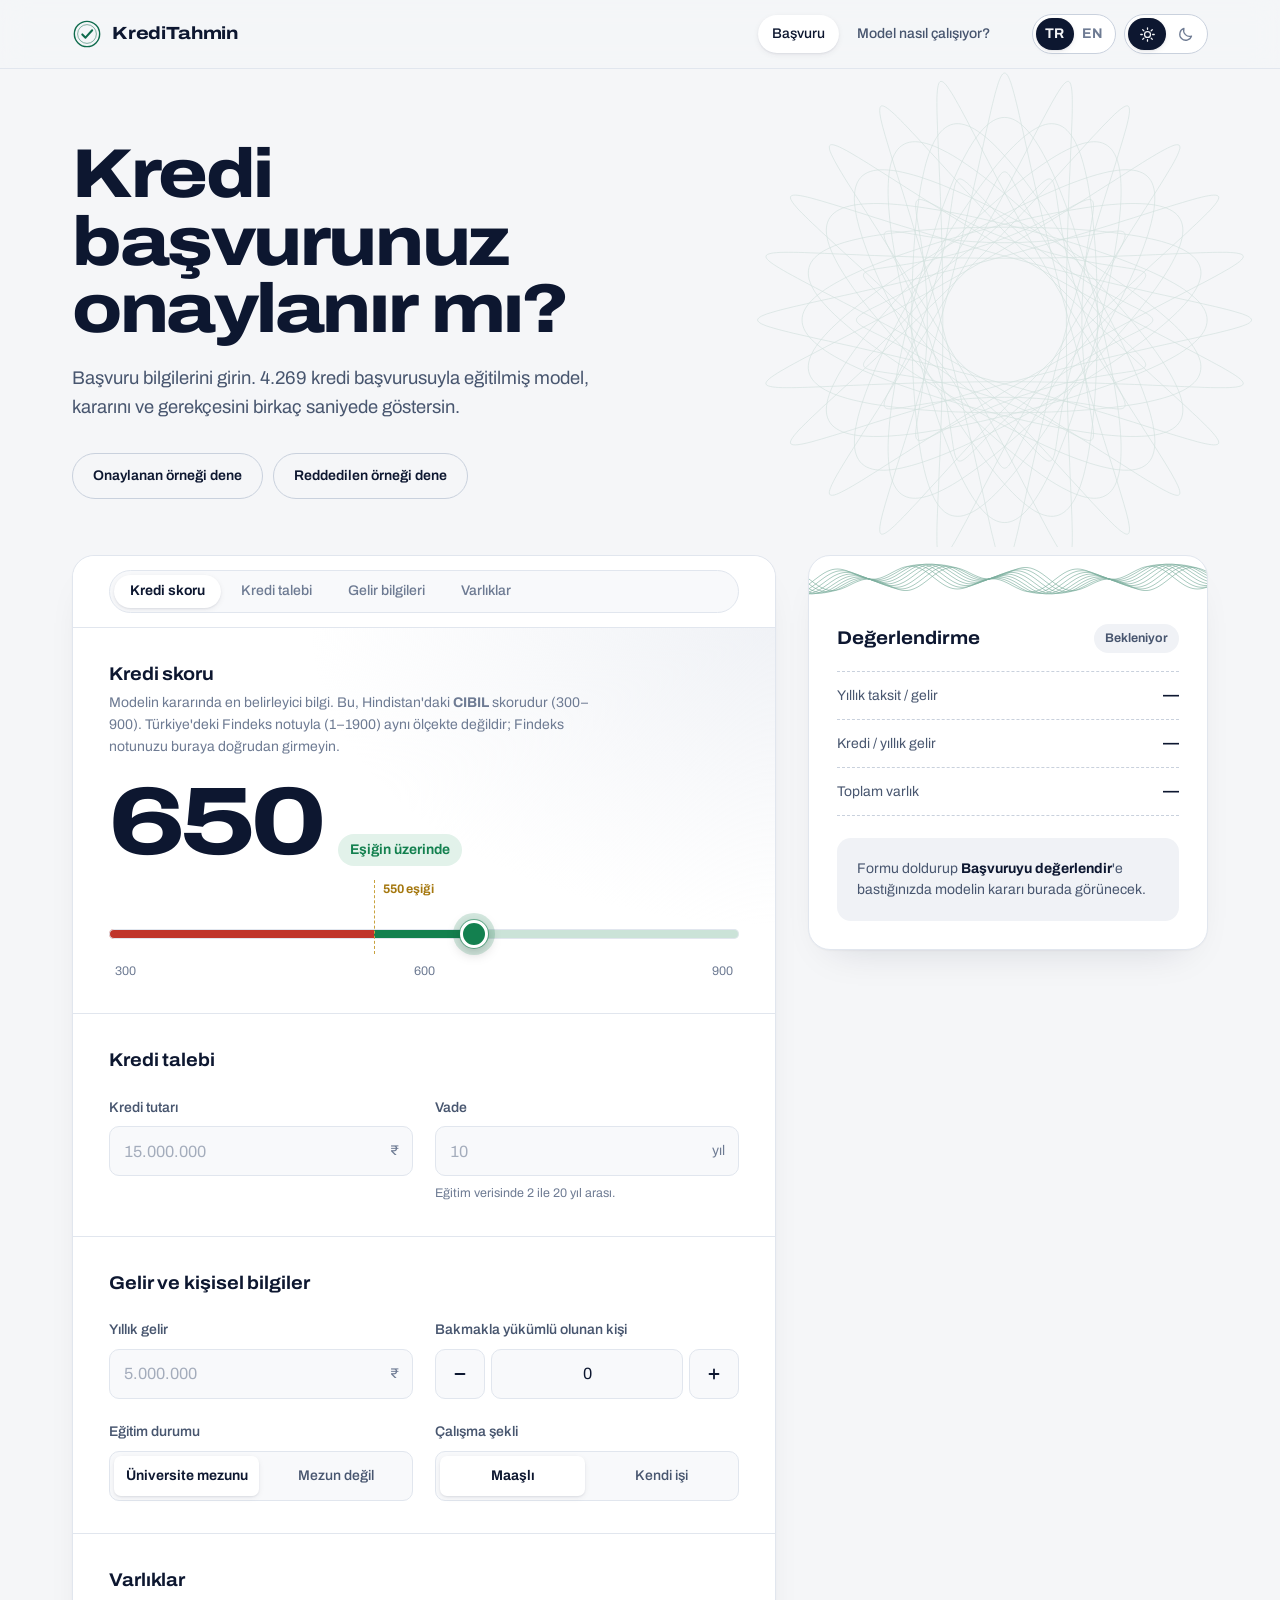
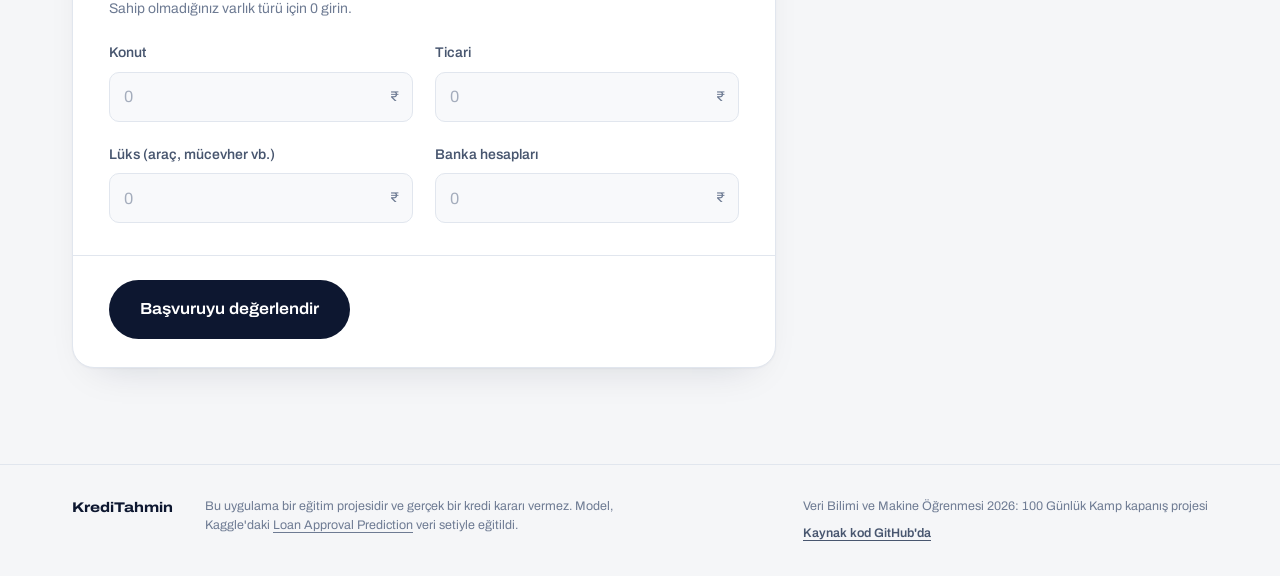
==== commit 79b40d8f: "sitenin son hali" ====
--- a/docs/index.html
+++ b/docs/index.html
@@ -29,7 +29,7 @@
   <script id="kredi-i18n" type="application/json">{"js.badge_approve": "Onaylan\u0131r", "js.badge_reject": "Reddedilir", "js.badge_stale": "Bilgiler de\u011fi\u015fti", "js.badge_waiting": "Bekleniyor", "js.form_invalid": "Baz\u0131 alanlar eksik veya hatal\u0131. \u0130\u015faretli alanlar\u0131 d\u00fczeltin.", "js.generic_error": "Bir hata olu\u015ftu. Biraz sonra tekrar deneyin.", "js.network_error": "Sunucuya ula\u015f\u0131lamad\u0131. Uygulaman\u0131n \u00e7al\u0131\u015ft\u0131\u011f\u0131ndan emin olup tekrar deneyin.", "js.score_above": "E\u015fi\u011fin \u00fczerinde", "js.score_below": "E\u015fi\u011fin alt\u0131nda", "js.stamp_approve": "ONAY", "js.stamp_reject": "RET", "js.submit": "Ba\u015fvuruyu de\u011ferlendir", "js.submitting": "De\u011ferlendiriliyor\u2026", "js.verdict_approve": "Model bu ba\u015fvurunun onaylanaca\u011f\u0131n\u0131 tahmin ediyor.", "js.verdict_reject": "Model bu ba\u015fvurunun reddedilece\u011fini tahmin ediyor.", "js.years": "{value} y\u0131l", "lang": "tr", "num.decimal": ",", "num.locale": "tr-TR", "num.percent": "%{value}", "num.thousands": "."}</script>
   <script src="static/js/boot.js?v=ef182cb795"></script>
   <link rel="preload" href="static/fonts/Archivo-Variable.woff2" as="font" type="font/woff2" crossorigin>
-  <link rel="stylesheet" href="static/css/style.css?v=1cc8b9089d">
+  <link rel="stylesheet" href="static/css/style.css?v=462e2bd675">
 </head>
 <body>
   <a class="skip-link" href="#main">İçeriğe geç</a>
@@ -97,8 +97,22 @@
 
 <div class="workspace">
   <form id="application" class="panel" novalidate data-endpoint="/api/predict?lang=tr">
-
-    <section class="panel__section panel__section--score" aria-labelledby="score-title">
+    <nav class="toc toc--steps" aria-label="Başvuru adımları" data-scrollspy>
+      <ol class="toc__list">
+        <li class="toc__marker" aria-hidden="true"></li>
+        
+        <li><a class="toc__link" href="#score">Kredi skoru</a></li>
+        
+        <li><a class="toc__link" href="#loan">Kredi talebi</a></li>
+        
+        <li><a class="toc__link" href="#income">Gelir bilgileri</a></li>
+        
+        <li><a class="toc__link" href="#assets">Varlıklar</a></li>
+        
+      </ol>
+    </nav>
+
+    <section class="panel__section panel__section--score" id="score" aria-labelledby="score-title">
       <div class="section-head">
         <h2 id="score-title">Kredi skoru</h2>
         <p>Modelin kararında en belirleyici bilgi. Bu, Hindistan'daki <strong>CIBIL</strong> skorudur (300–900). Türkiye'deki Findeks notuyla (1–1900) aynı ölçekte değildir; Findeks notunuzu buraya doğrudan girmeyin.</p>
@@ -122,7 +136,7 @@
       </div>
     </section>
 
-    <section class="panel__section" aria-labelledby="loan-title">
+    <section class="panel__section" id="loan" aria-labelledby="loan-title">
       <div class="section-head">
         <h2 id="loan-title">Kredi talebi</h2>
       </div>
@@ -147,7 +161,7 @@
       </div>
     </section>
 
-    <section class="panel__section" aria-labelledby="income-title">
+    <section class="panel__section" id="income" aria-labelledby="income-title">
       <div class="section-head">
         <h2 id="income-title">Gelir ve kişisel bilgiler</h2>
       </div>
@@ -194,7 +208,7 @@
       </div>
     </section>
 
-    <section class="panel__section" aria-labelledby="assets-title">
+    <section class="panel__section" id="assets" aria-labelledby="assets-title">
       <div class="section-head">
         <h2 id="assets-title">Varlıklar</h2>
         <p>Sahip olmadığınız varlık türü için 0 girin.</p>
@@ -293,7 +307,8 @@
   <script src="static/js/theme.js?v=34637e5ecb"></script>
   <script src="static/js/predictor.js?v=6bbb6c44f4"></script>
   
-<script src="static/js/app.js?v=cfee7dde02"></script>
+<script src="static/js/app.js?v=45d4b3b1a0"></script>
+<script src="static/js/scrollspy.js?v=beb1d31f28"></script>
 
 </body>
 </html>
--- a/docs/static/css/style.css
+++ b/docs/static/css/style.css
@@ -142,6 +142,9 @@
 
 * { box-sizing: border-box; }
 html { -webkit-text-size-adjust: 100%; }
+@media (prefers-reduced-motion: no-preference) {
+  html { scroll-behavior: smooth; }
+}
 
 body {
   margin: 0;
@@ -393,7 +396,7 @@
 /* ============ Kredi skoru ============ */
 
 .panel__section--score {
-  border-radius: var(--r-lg) var(--r-lg) 0 0;
+  /* Kartın üstünde adım şeridi olduğu için köşeler düz; yuvarlak köşe şeritte. */
   background:
     radial-gradient(120% 140% at 100% 0%, var(--surface-2) 0%, transparent 55%),
     var(--surface);
@@ -415,36 +418,67 @@
 .score__status[data-side="below"] { color: var(--reject); background: var(--reject-tint); }
 
 .score__track-wrap { position: relative; padding-top: 34px; margin-top: 14px; }
+/* Kredi skoru kaydırıcısı. Tutamacın merkezi 14px ile (100% - 14px) arasında hareket eder;
+   eşik çizgisi (.score__threshold) ve renkli bölgeler aynı hesabı kullanır.
+   --p: skorun 300–900 aralığındaki yeri (0–1), app.js ayarlar. */
 .score__range {
+  --p: 0.5833;
+  --threshold: calc(14px + (100% - 28px) * 0.4167);
+  --filled: calc(14px + (100% - 28px) * var(--p));
+  --thumb: var(--approve);
+  --track-dim: color-mix(in srgb, var(--surface) 78%, transparent);
   -webkit-appearance: none; appearance: none;
   width: 100%; height: 40px; margin: 0; background: transparent; cursor: pointer;
 }
+.score__range[data-side="below"] { --thumb: var(--reject); }
 .score__range::-webkit-slider-runnable-track {
-  height: 8px; border-radius: 4px;
-  background: linear-gradient(90deg, var(--reject-tint) 0 calc(14px + (100% - 28px) * 0.4167), var(--approve-tint) 0 100%);
+  height: 10px; border-radius: 999px;
+  background:
+    linear-gradient(90deg, transparent var(--filled), var(--track-dim) var(--filled)),
+    linear-gradient(90deg, var(--reject) 0 var(--threshold), var(--approve) var(--threshold) 100%);
   box-shadow: inset 0 0 0 1px var(--line);
 }
 .score__range::-moz-range-track {
-  height: 8px; border-radius: 4px;
-  background: linear-gradient(90deg, var(--reject-tint) 0 calc(14px + (100% - 28px) * 0.4167), var(--approve-tint) 0 100%);
+  height: 10px; border-radius: 999px;
+  background:
+    linear-gradient(90deg, transparent var(--filled), var(--track-dim) var(--filled)),
+    linear-gradient(90deg, var(--reject) 0 var(--threshold), var(--approve) var(--threshold) 100%);
   box-shadow: inset 0 0 0 1px var(--line);
 }
 .score__range::-webkit-slider-thumb {
   -webkit-appearance: none; appearance: none;
-  width: 28px; height: 28px; margin-top: -10px; border-radius: 50%;
-  background: var(--surface);
-  border: 2px solid var(--ink);
-  box-shadow: 0 2px 8px rgba(0, 0, 0, 0.18), inset 0 0 0 5px var(--surface), inset 0 0 0 12px var(--ink);
+  width: 28px; height: 28px; margin-top: -9px; border-radius: 50%;
+  background: var(--thumb); border: 3px solid var(--surface);
+  box-shadow:
+    0 0 0 1px color-mix(in srgb, var(--thumb) 55%, transparent),
+    0 0 0 7px color-mix(in srgb, var(--thumb) 18%, transparent),
+    0 4px 14px rgba(0, 0, 0, 0.28);
+  transition: transform 180ms ease, box-shadow 180ms ease, background-color 220ms ease;
 }
 .score__range::-moz-range-thumb {
-  width: 24px; height: 24px; border-radius: 50%;
-  background: var(--ink);
-  border: 5px solid var(--surface);
-  box-shadow: 0 0 0 2px var(--ink), 0 2px 8px rgba(0, 0, 0, 0.18);
-}
+  width: 22px; height: 22px; border-radius: 50%;
+  background: var(--thumb); border: 3px solid var(--surface);
+  box-shadow:
+    0 0 0 1px color-mix(in srgb, var(--thumb) 55%, transparent),
+    0 0 0 7px color-mix(in srgb, var(--thumb) 18%, transparent),
+    0 4px 14px rgba(0, 0, 0, 0.28);
+  transition: transform 180ms ease, box-shadow 180ms ease, background-color 220ms ease;
+}
+.score__range:hover::-webkit-slider-thumb {
+  box-shadow: 0 0 0 1px color-mix(in srgb, var(--thumb) 55%, transparent), 0 0 0 10px color-mix(in srgb, var(--thumb) 22%, transparent), 0 4px 14px rgba(0, 0, 0, 0.28);
+}
+.score__range:hover::-moz-range-thumb {
+  box-shadow: 0 0 0 1px color-mix(in srgb, var(--thumb) 55%, transparent), 0 0 0 10px color-mix(in srgb, var(--thumb) 22%, transparent), 0 4px 14px rgba(0, 0, 0, 0.28);
+}
+.score__range:active::-webkit-slider-thumb { transform: scale(1.1); }
+.score__range:active::-moz-range-thumb { transform: scale(1.1); }
 .score__range:focus { outline: none; }
-.score__range:focus-visible::-webkit-slider-thumb { box-shadow: 0 0 0 5px var(--ring), inset 0 0 0 5px var(--surface), inset 0 0 0 12px var(--ink); }
-.score__range:focus-visible::-moz-range-thumb { box-shadow: 0 0 0 2px var(--ink), 0 0 0 7px var(--ring); }
+.score__range:focus-visible::-webkit-slider-thumb {
+  box-shadow: 0 0 0 1px color-mix(in srgb, var(--thumb) 55%, transparent), 0 0 0 10px color-mix(in srgb, var(--thumb) 28%, transparent), 0 0 0 12px var(--focus);
+}
+.score__range:focus-visible::-moz-range-thumb {
+  box-shadow: 0 0 0 1px color-mix(in srgb, var(--thumb) 55%, transparent), 0 0 0 10px color-mix(in srgb, var(--thumb) 28%, transparent), 0 0 0 12px var(--focus);
+}
 
 .score__threshold {
   position: absolute; top: 0; bottom: 8px;
@@ -554,7 +588,56 @@
 .hero--compact .hero__inner { padding-bottom: 24px; }
 .hero--compact h1 { max-width: 14ch; }
 
-.report { max-width: var(--page); margin: 0 auto; padding: 8px 32px 96px; display: grid; gap: 24px; }
+.report-layout {
+  max-width: var(--page); margin: 0 auto; padding: 8px 32px 96px;
+  display: grid; grid-template-columns: 200px minmax(0, 1fr); gap: 32px; align-items: start;
+}
+.report { display: grid; gap: 24px; min-width: 0; }
+.report__block { scroll-margin-top: 92px; }
+
+/* İçindekiler (scrollspy). Model sayfasında geniş ekranda solda dikey liste ve
+   kayan çizgi; ana sayfada (.toc--steps) ve dar ekranlarda yatay şerit ve kayan hap. */
+.toc { position: sticky; top: 100px; }
+.toc__title {
+  margin: 4px 0 12px; color: var(--ink-3);
+  font-size: var(--step--2); font-weight: 650; letter-spacing: 0.08em; text-transform: uppercase;
+}
+.toc__track { border-left: 1px solid var(--line-strong); }
+.toc__list { position: relative; list-style: none; margin: 0; padding: 0; display: grid; gap: 2px; }
+.toc__link {
+  position: relative; z-index: 1; display: block; padding: 7px 0 7px 16px;
+  color: var(--ink-3); font-size: var(--step--1); font-weight: 520; line-height: 1.35; text-decoration: none;
+  transition: color 220ms ease;
+}
+.toc__link:hover { color: var(--ink); }
+.toc__link[aria-current="location"] { color: var(--ink); font-weight: 650; }
+.toc__marker {
+  position: absolute; left: -2px; top: 0; width: 3px; height: 0;
+  border-radius: 3px; background: var(--accent); opacity: 0; pointer-events: none;
+}
+.toc.is-ready .toc__marker {
+  opacity: 1;
+  transition: transform 300ms cubic-bezier(.3, .7, .2, 1), width 300ms cubic-bezier(.3, .7, .2, 1), height 300ms cubic-bezier(.3, .7, .2, 1);
+}
+
+/* Yatay şerit: ana sayfadaki form adımları. */
+.toc--steps {
+  top: 69px; z-index: 10; padding: 14px 36px;
+  background: var(--surface); border-bottom: 1px solid var(--line);
+  border-radius: var(--r-lg) var(--r-lg) 0 0;
+}
+/* Aynı yatay stiller, dar ekranda model sayfası için @media (max-width: 1024px) içinde .toc--page'e de uygulanır. */
+.toc--steps .toc__list {
+  display: flex; gap: 4px; overflow-x: auto; scrollbar-width: none;
+  padding: 4px; background: var(--field); border: 1px solid var(--line); border-radius: 999px;
+}
+.toc--steps .toc__list::-webkit-scrollbar { display: none; }
+.toc--steps .toc__link { padding: 7px 16px; border-radius: 999px; white-space: nowrap; }
+.toc--steps .toc__marker { left: 0; width: 0; border-radius: 999px; background: var(--chip); box-shadow: var(--shadow-chip); }
+.panel__section { scroll-margin-top: 150px; }
+/* Izgara öğeleri içeriklerinden dar olabilsin; yoksa yatay şerit mobilde sayfayı taşırır. */
+.workspace > * { min-width: 0; }
+
 .report__block {
   background: var(--surface); border: 1px solid var(--line);
   border-radius: var(--r-lg); box-shadow: var(--shadow-panel);
@@ -636,6 +719,20 @@
 
 @media (max-width: 1024px) {
   .workspace { grid-template-columns: 1fr; }
+  .report-layout { grid-template-columns: minmax(0, 1fr); gap: 16px; }
+  .report__block { scroll-margin-top: 132px; }
+  /* Model sayfasının menüsü dar ekranda üst barın altında yatay şerit olur. */
+  .toc--page {
+    top: 69px; z-index: 10; margin: 0 -32px; padding: 10px 32px;
+    background: var(--header-bg); border-bottom: 1px solid var(--line);
+    -webkit-backdrop-filter: blur(14px) saturate(1.4); backdrop-filter: blur(14px) saturate(1.4);
+  }
+  .toc--page .toc__title { display: none; }
+  .toc--page .toc__track { border-left: 0; }
+  .toc--page .toc__list { display: flex; gap: 6px; overflow-x: auto; scrollbar-width: none; }
+  .toc--page .toc__list::-webkit-scrollbar { display: none; }
+  .toc--page .toc__link { padding: 7px 14px; border-radius: 999px; white-space: nowrap; }
+  .toc--page .toc__marker { left: 0; width: 0; border-radius: 999px; background: var(--chip); box-shadow: var(--shadow-chip); }
   .slip { position: static; }
   .hero__inner { grid-template-columns: 1fr; padding-top: 56px; }
   .hero__art { position: absolute; inset: 0; min-height: 0; pointer-events: none; }
@@ -654,7 +751,7 @@
   .hero__inner { padding: 40px 16px 32px; }
   .rosette { width: 320px; right: -150px; top: 10px; }
   .hero__lede { font-size: var(--step-0); }
-  .workspace, .report { padding-left: 16px; padding-right: 16px; }
+  .workspace { padding-left: 16px; padding-right: 16px; }
   .panel__section { padding: 24px 18px; }
   .panel__footer { padding: 20px 18px 24px; }
   .panel__footer .button--primary { width: 100%; }
@@ -663,6 +760,11 @@
   .report__block { padding: 24px 18px; }
   .figures { grid-template-columns: 1fr; }
   .figure, .figure + .figure { padding: 16px 0; border-left: 0; }
+  .report-layout { padding: 0 16px 64px; }
+  .toc--page { top: 61px; margin: 0 -16px; padding: 10px 16px; }
+  .toc--steps { top: 61px; padding: 12px 18px; }
+  .panel__section { scroll-margin-top: 130px; }
+  .report__block { scroll-margin-top: 124px; }
   .figure + .figure { border-top: 1px solid var(--line); }
   .matrix td { min-width: 0; padding: 10px 12px; font-size: var(--step-1); }
   .dumbbell__row, .bars__row { grid-template-columns: 104px minmax(0, 1fr) 50px; gap: 10px; }
@@ -671,10 +773,13 @@
 
 @media (max-width: 440px) {
   .brand span { display: none; }
+  .topbar__right { gap: 6px; }
+  .nav a { padding: 8px 7px; }
+  .switch { --option: 30px; }
 }
 
 @media (prefers-reduced-motion: reduce) {
   .rosette, .stamp.is-landing { animation: none; }
   .meter__fill, .verdict { transition: none; }
-  .switch__thumb, .segmented__options::before { transition: none; }
-}
+  .switch__thumb, .segmented__options::before, .toc.is-ready .toc__marker { transition: none; }
+}
